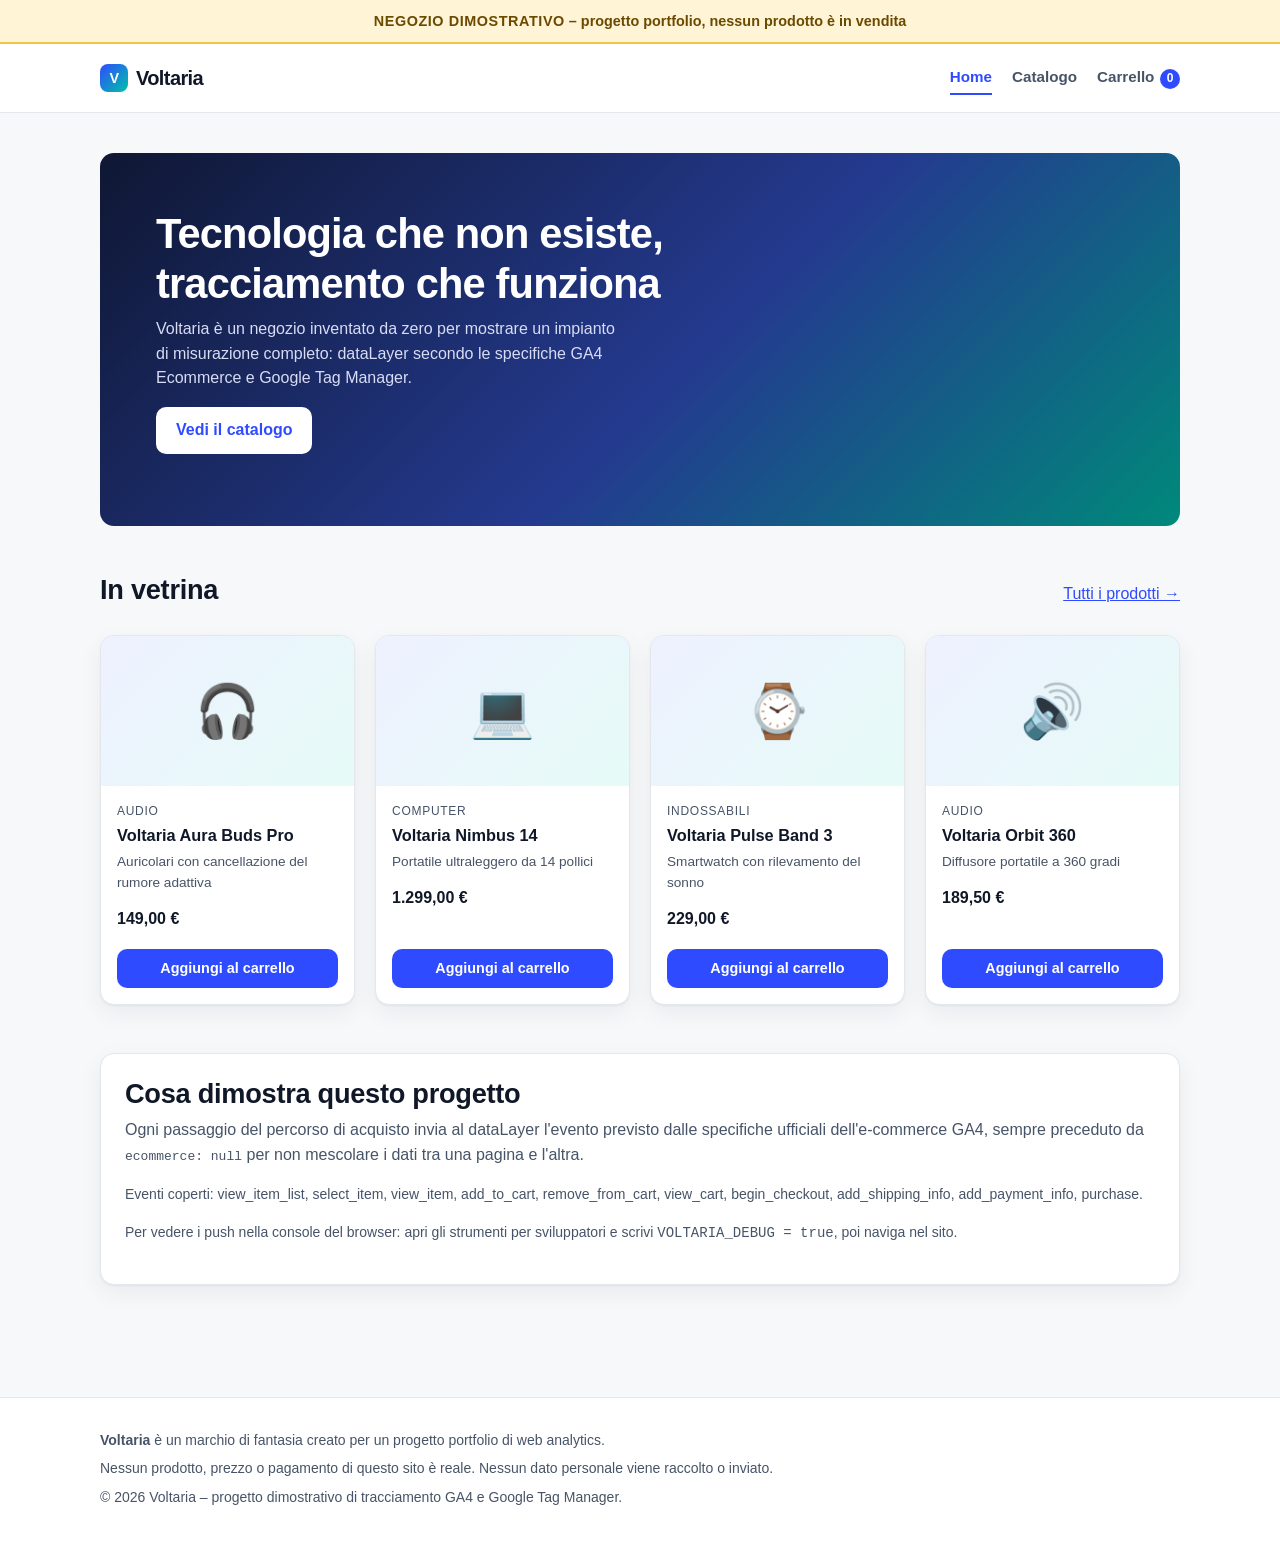
==== index.html @ 22040585 "Negozio dimostrativo Voltaria con dataLayer GA4 Ecommerce Sito statico in HTML, CSS e JavaScript sen" ====
<!DOCTYPE html>
<html lang="it">
<head>
  <meta charset="utf-8">
  <meta name="viewport" content="width=device-width, initial-scale=1">
  <title>Elettronica di fantasia | Voltaria</title>
  <meta name="description" content="Negozio dimostrativo Voltaria: progetto portfolio di tracciamento GA4 e Google Tag Manager.">
  <!-- Sito dimostrativo: chiedo ai motori di ricerca di non indicizzarlo. -->
  <meta name="robots" content="noindex, nofollow">
  <link rel="stylesheet" href="css/style.css">

  <!-- 1) Il dataLayer deve esistere PRIMA di Google Tag Manager, così il
          contenitore trova subito gli eventi già presenti nella pagina. -->
  <script>window.dataLayer = window.dataLayer || [];</script>

  <!-- 2) SPAZIO PER IL CONSENT MODE (da configurare in un secondo momento)
          Qui andrà il blocco gtag('consent', 'default', {...}) con i valori
          "denied", prima dello snippet GTM. Il banner cookie vero e proprio
          va nel contenitore <div id="cookie-banner-slot"> in fondo al body. -->

  <!-- 3) Google Tag Manager – sostituire GTM-XXXXXXX con l'ID del contenitore.
          GA4 NON è installato a mano: ogni tag viene creato dentro GTM. -->
  <script>(function(w,d,s,l,i){w[l]=w[l]||[];w[l].push({'gtm.start':
  new Date().getTime(),event:'gtm.js'});var f=d.getElementsByTagName(s)[0],
  j=d.createElement(s),dl=l!='dataLayer'?'&l='+l:'';j.async=true;j.src=
  'https://www.googletagmanager.com/gtm.js?id='+i+dl;f.parentNode.insertBefore(j,f);
  })(window,document,'script','dataLayer','GTM-XXXXXXX');</script>
  <!-- Fine Google Tag Manager -->
</head>
<body>

<!-- Google Tag Manager (noscript) – sostituire GTM-XXXXXXX -->
<noscript><iframe src="https://www.googletagmanager.com/ns.html?id=GTM-XXXXXXX"
height="0" width="0" style="display:none;visibility:hidden"></iframe></noscript>
<!-- Fine Google Tag Manager (noscript) -->

<div class="demo-banner" role="note">
  <strong>Negozio dimostrativo</strong> &ndash; progetto portfolio, nessun prodotto &egrave; in vendita
</div>

<header class="site-header">
  <div class="wrap site-header__inner">
    <a class="logo" href="index.html">
      <span class="logo__mark" aria-hidden="true">V</span>
      Voltaria
    </a>
    <nav class="site-nav" aria-label="Navigazione principale">
      <a href="index.html">Home</a>
      <a href="categoria.html">Catalogo</a>
      <a href="carrello.html">Carrello<span class="cart-badge" data-cart-count hidden>0</span></a>
    </nav>
  </div>
</header>

<main>
  <div class="wrap">

    <section class="hero">
      <h1>Tecnologia che non esiste, tracciamento che funziona</h1>
      <p>Voltaria &egrave; un negozio inventato da zero per mostrare un impianto di misurazione
         completo: dataLayer secondo le specifiche GA4 Ecommerce e Google Tag Manager.</p>
      <p><a class="btn btn--light" href="categoria.html">Vedi il catalogo</a></p>
    </section>

    <section class="section">
      <div class="section__head">
        <h2>In vetrina</h2>
        <a href="categoria.html">Tutti i prodotti &rarr;</a>
      </div>
      <!-- Elenco tracciato come view_item_list con lista "Vetrina home" -->
      <div class="grid" id="vetrina"></div>
    </section>

    <section class="section panel">
      <h2>Cosa dimostra questo progetto</h2>
      <p class="muted">Ogni passaggio del percorso di acquisto invia al dataLayer l'evento
         previsto dalle specifiche ufficiali dell'e-commerce GA4, sempre preceduto
         da <code>ecommerce: null</code> per non mescolare i dati tra una pagina e l'altra.</p>
      <p class="small muted">Eventi coperti: view_item_list, select_item, view_item, add_to_cart,
         remove_from_cart, view_cart, begin_checkout, add_shipping_info, add_payment_info, purchase.</p>
      <p class="small muted">Per vedere i push nella console del browser: apri gli strumenti
         per sviluppatori e scrivi <code>VOLTARIA_DEBUG = true</code>, poi naviga nel sito.</p>
    </section>

  </div>
</main>

<footer class="site-footer">
  <div class="wrap">
    <p><strong>Voltaria</strong> &egrave; un marchio di fantasia creato per un progetto portfolio di web analytics.</p>
    <p>Nessun prodotto, prezzo o pagamento di questo sito &egrave; reale. Nessun dato personale viene raccolto o inviato.</p>
    <p class="small">&copy; <span id="year">2026</span> Voltaria &ndash; progetto dimostrativo di tracciamento GA4 e Google Tag Manager.</p>
  </div>
</footer>

<!-- SPAZIO RISERVATO AL BANNER COOKIE
     Da riempire quando configureremo il Consent Mode: pulsanti Accetta /
     Rifiuta / Personalizza che aggiorneranno gtag('consent', 'update', ...).
     Lasciato vuoto di proposito: finch&eacute; &egrave; vuoto non si vede. -->
<div id="cookie-banner-slot" aria-live="polite"></div>

<div id="toast" role="status" aria-live="polite"></div>

<!-- Ordine dei file: catalogo, tracciamento, carrello, interfaccia. -->
<script src="js/products.js"></script>
<script src="js/datalayer.js"></script>
<script src="js/cart.js"></script>
<script src="js/ui.js"></script>

<script>
/* ----- Logica della home -----------------------------------------------
   Mostra i primi 4 prodotti del catalogo come vetrina e dichiara l'elenco
   a GA4 con view_item_list. I clic sui prodotti (select_item) e i pulsanti
   "Aggiungi al carrello" (add_to_cart) li collega renderProductList().
   --------------------------------------------------------------------- */
document.addEventListener('DOMContentLoaded', function () {
  var LIST_ID = 'home_vetrina';
  var LIST_NAME = 'Vetrina home';
  var vetrina = PRODUCTS.slice(0, 4);

  renderProductList(document.getElementById('vetrina'), vetrina, LIST_ID, LIST_NAME);
  DL.viewItemList(LIST_ID, LIST_NAME, vetrina);
});
</script>

</body>
</html>
---- css/style.css ----
/* ==========================================================================
   Voltaria – Foglio di stile unico
   Negozio dimostrativo per progetto portfolio di tracciamento GA4/GTM.
   ========================================================================== */

:root {
  --ink: #101828;
  --ink-soft: #475467;
  --line: #e4e7ec;
  --bg: #f7f8fa;
  --surface: #ffffff;
  --brand: #2f4bff;
  --brand-dark: #1f33b8;
  --accent: #00c2a8;
  --warn-bg: #fff4d6;
  --warn-ink: #6b4a00;
  --warn-line: #f0c544;
  --radius: 14px;
  --shadow: 0 1px 2px rgba(16, 24, 40, .05), 0 8px 24px rgba(16, 24, 40, .06);
  --max: 1120px;
}

* { box-sizing: border-box; }

body {
  margin: 0;
  font-family: -apple-system, BlinkMacSystemFont, "Segoe UI", Roboto, Helvetica, Arial, sans-serif;
  color: var(--ink);
  background: var(--bg);
  line-height: 1.55;
}

h1, h2, h3 { line-height: 1.2; margin: 0 0 .5rem; }
h1 { font-size: clamp(1.8rem, 4vw, 2.6rem); letter-spacing: -.02em; }
h2 { font-size: clamp(1.3rem, 2.5vw, 1.7rem); letter-spacing: -.01em; }
p { margin: 0 0 1rem; }
a { color: var(--brand); }

.wrap { max-width: var(--max); margin: 0 auto; padding: 0 1.25rem; }

/* --------------------------------------------------------------------------
   Banner dimostrativo: fisso in alto, visibile su ogni pagina.
   -------------------------------------------------------------------------- */
.demo-banner {
  position: fixed;
  inset: 0 0 auto 0;
  z-index: 100;
  background: var(--warn-bg);
  color: var(--warn-ink);
  border-bottom: 2px solid var(--warn-line);
  text-align: center;
  font-size: .9rem;
  font-weight: 600;
  padding: .6rem 1rem;
}
.demo-banner strong { text-transform: uppercase; letter-spacing: .04em; }

/* Lo spazio in cima lascia posto al banner fisso. */
body { padding-top: 44px; }
@media (max-width: 560px) { body { padding-top: 64px; } }

/* --------------------------------------------------------------------------
   Intestazione e menu
   -------------------------------------------------------------------------- */
.site-header {
  background: var(--surface);
  border-bottom: 1px solid var(--line);
  position: sticky;
  top: 0;
  z-index: 90;
}
.site-header__inner {
  display: flex;
  align-items: center;
  gap: 1.5rem;
  min-height: 68px;
  flex-wrap: wrap;
}
.logo {
  font-weight: 800;
  font-size: 1.25rem;
  letter-spacing: -.03em;
  text-decoration: none;
  color: var(--ink);
  display: inline-flex;
  align-items: center;
  gap: .5rem;
}
.logo__mark {
  width: 28px; height: 28px;
  border-radius: 8px;
  background: linear-gradient(135deg, var(--brand), var(--accent));
  display: grid; place-items: center;
  color: #fff; font-size: .9rem;
}
.site-nav { margin-left: auto; display: flex; gap: 1.25rem; align-items: center; }
.site-nav a {
  text-decoration: none;
  color: var(--ink-soft);
  font-weight: 600;
  font-size: .95rem;
  padding: .25rem 0;
  border-bottom: 2px solid transparent;
}
.site-nav a:hover { color: var(--ink); }
.site-nav a.is-current { color: var(--brand); border-bottom-color: var(--brand); }
.cart-badge {
  display: inline-grid; place-items: center;
  min-width: 20px; height: 20px;
  margin-left: .35rem;
  padding: 0 .35rem;
  border-radius: 999px;
  background: var(--brand);
  color: #fff;
  font-size: .75rem;
  font-weight: 700;
}

/* --------------------------------------------------------------------------
   Sezioni
   -------------------------------------------------------------------------- */
main { padding: 2.5rem 0 4rem; }
.section { margin-bottom: 3rem; }
.section__head { display: flex; align-items: baseline; justify-content: space-between; gap: 1rem; margin-bottom: 1.25rem; flex-wrap: wrap; }
.muted { color: var(--ink-soft); }
.small { font-size: .875rem; }

.hero {
  background: linear-gradient(135deg, #0f1733, #243a8f 55%, #00897b);
  color: #fff;
  border-radius: var(--radius);
  padding: clamp(1.75rem, 5vw, 3.5rem);
  margin-bottom: 3rem;
}
.hero h1 { color: #fff; max-width: 22ch; }
.hero p { color: #d8dcf5; max-width: 52ch; }

/* --------------------------------------------------------------------------
   Bottoni
   -------------------------------------------------------------------------- */
.btn {
  display: inline-block;
  border: 0;
  border-radius: 10px;
  background: var(--brand);
  color: #fff;
  font: inherit;
  font-weight: 650;
  padding: .7rem 1.25rem;
  cursor: pointer;
  text-decoration: none;
  text-align: center;
}
.btn:hover { background: var(--brand-dark); }
.btn--small { padding: .5rem .9rem; font-size: .9rem; width: 100%; }
.btn--ghost { background: transparent; color: var(--brand); border: 1px solid var(--line); }
.btn--ghost:hover { background: #eef1ff; }
.btn--light { background: #fff; color: var(--brand); }
.btn[disabled] { opacity: .5; cursor: not-allowed; }
.link-quiet { background: none; border: 0; color: var(--ink-soft); font: inherit; text-decoration: underline; cursor: pointer; padding: 0; }

/* --------------------------------------------------------------------------
   Griglia prodotti
   -------------------------------------------------------------------------- */
.grid {
  display: grid;
  grid-template-columns: repeat(auto-fill, minmax(230px, 1fr));
  gap: 1.25rem;
}
.card {
  background: var(--surface);
  border: 1px solid var(--line);
  border-radius: var(--radius);
  overflow: hidden;
  display: flex;
  flex-direction: column;
  box-shadow: var(--shadow);
}
.card__media {
  display: grid; place-items: center;
  height: 150px;
  font-size: 3.25rem;
  text-decoration: none;
  background: linear-gradient(135deg, #eef1ff, #e6fbf7);
}
.card__body { padding: 1rem; display: flex; flex-direction: column; gap: .35rem; flex: 1; }
.card__category { font-size: .75rem; text-transform: uppercase; letter-spacing: .06em; color: var(--ink-soft); margin: 0; }
.card__title { font-size: 1.02rem; margin: 0; }
.card__title a { text-decoration: none; color: var(--ink); }
.card__title a:hover { color: var(--brand); }
.card__tagline { font-size: .85rem; color: var(--ink-soft); margin: 0 0 .5rem; }
.card__price { font-weight: 750; margin: 0 0 .75rem; }
.card__body .btn { margin-top: auto; }

/* --------------------------------------------------------------------------
   Scheda prodotto
   -------------------------------------------------------------------------- */
.product { display: grid; grid-template-columns: 1fr 1fr; gap: 2.5rem; align-items: start; }
@media (max-width: 760px) { .product { grid-template-columns: 1fr; gap: 1.5rem; } }
.product__media {
  display: grid; place-items: center;
  aspect-ratio: 4 / 3;
  font-size: 7rem;
  background: linear-gradient(135deg, #eef1ff, #e6fbf7);
  border: 1px solid var(--line);
  border-radius: var(--radius);
}
.product__price { font-size: 1.9rem; font-weight: 750; margin: .5rem 0 .25rem; }
.specs { list-style: none; padding: 0; margin: 1.25rem 0; border-top: 1px solid var(--line); }
.specs li { padding: .6rem 0; border-bottom: 1px solid var(--line); font-size: .92rem; }
.qty { display: flex; align-items: center; gap: .75rem; margin: 1.25rem 0; }
.qty input {
  width: 72px; padding: .55rem; font: inherit;
  border: 1px solid var(--line); border-radius: 8px; text-align: center;
}
.breadcrumb { font-size: .85rem; color: var(--ink-soft); margin-bottom: 1rem; }
.breadcrumb a { color: var(--ink-soft); }

/* --------------------------------------------------------------------------
   Tabella carrello e riepilogo
   -------------------------------------------------------------------------- */
.panel {
  background: var(--surface);
  border: 1px solid var(--line);
  border-radius: var(--radius);
  padding: 1.5rem;
  box-shadow: var(--shadow);
}
.cart-layout { display: grid; grid-template-columns: 2fr 1fr; gap: 1.75rem; align-items: start; }
@media (max-width: 860px) { .cart-layout { grid-template-columns: 1fr; } }

.cart-line {
  display: grid;
  grid-template-columns: 64px 1fr auto;
  gap: 1rem;
  align-items: center;
  padding: 1rem 0;
  border-bottom: 1px solid var(--line);
}
.cart-line:last-child { border-bottom: 0; }
.cart-line__media {
  width: 64px; height: 64px;
  display: grid; place-items: center;
  font-size: 1.75rem;
  border-radius: 10px;
  background: linear-gradient(135deg, #eef1ff, #e6fbf7);
}
.cart-line__name { font-weight: 650; }
.cart-line__meta { font-size: .82rem; color: var(--ink-soft); }
.cart-line__right { text-align: right; display: grid; gap: .4rem; justify-items: end; }
.cart-line__right input {
  width: 64px; padding: .4rem; font: inherit; text-align: center;
  border: 1px solid var(--line); border-radius: 8px;
}

.totals { list-style: none; padding: 0; margin: 0 0 1.25rem; }
.totals li { display: flex; justify-content: space-between; padding: .45rem 0; font-size: .95rem; }
.totals li.is-total { border-top: 1px solid var(--line); margin-top: .5rem; padding-top: .75rem; font-size: 1.1rem; font-weight: 750; }
.empty { text-align: center; padding: 3rem 1rem; }

/* --------------------------------------------------------------------------
   Checkout a 3 passaggi
   -------------------------------------------------------------------------- */
.steps { display: flex; gap: .5rem; list-style: none; padding: 0; margin: 0 0 2rem; flex-wrap: wrap; }
.steps li {
  flex: 1 1 160px;
  padding: .7rem 1rem;
  border: 1px solid var(--line);
  border-radius: 10px;
  background: var(--surface);
  font-size: .9rem;
  font-weight: 600;
  color: var(--ink-soft);
}
.steps li.is-active { border-color: var(--brand); color: var(--brand); background: #eef1ff; }
.steps li.is-done { color: var(--accent); border-color: var(--accent); }
.steps li span { display: inline-grid; place-items: center; width: 22px; height: 22px; margin-right: .5rem; border-radius: 999px; background: currentColor; color: #fff; font-size: .75rem; }
.steps li.is-active span, .steps li.is-done span { color: #fff; }

.field { margin-bottom: 1rem; }
.field label { display: block; font-size: .85rem; font-weight: 650; margin-bottom: .3rem; }
.field input, .field select {
  width: 100%; padding: .65rem .75rem; font: inherit;
  border: 1px solid var(--line); border-radius: 9px; background: #fff; color: var(--ink);
}
.field input[readonly] { background: #f2f4f7; color: var(--ink-soft); }
.field-row { display: grid; grid-template-columns: 1fr 1fr; gap: 1rem; }
@media (max-width: 560px) { .field-row { grid-template-columns: 1fr; } }
.choice { display: flex; gap: .75rem; align-items: flex-start; border: 1px solid var(--line); border-radius: 10px; padding: .85rem 1rem; margin-bottom: .6rem; cursor: pointer; background: #fff; }
.choice input { margin-top: .25rem; }
.choice:hover { border-color: var(--brand); }
.choice__label { font-weight: 650; font-size: .95rem; }
.choice__cost { margin-left: auto; font-weight: 650; }
.actions { display: flex; gap: .75rem; align-items: center; margin-top: 1.5rem; flex-wrap: wrap; }

.notice {
  border-left: 3px solid var(--warn-line);
  background: #fffbf0;
  padding: .85rem 1rem;
  border-radius: 8px;
  font-size: .875rem;
  color: var(--warn-ink);
  margin-bottom: 1.5rem;
}

/* Conferma ordine */
.confirm-badge {
  display: inline-grid; place-items: center;
  width: 60px; height: 60px; border-radius: 999px;
  background: var(--accent); color: #fff; font-size: 1.75rem;
  margin-bottom: 1rem;
}
.transaction-id {
  font-family: ui-monospace, SFMono-Regular, Menlo, monospace;
  font-size: 1.15rem;
  background: #f2f4f7;
  border: 1px dashed var(--line);
  border-radius: 8px;
  padding: .5rem .75rem;
  display: inline-block;
}

/* --------------------------------------------------------------------------
   Messaggino di conferma
   -------------------------------------------------------------------------- */
#toast {
  position: fixed;
  right: 1.25rem; bottom: 1.25rem;
  z-index: 200;
  background: var(--ink);
  color: #fff;
  padding: .8rem 1.1rem;
  border-radius: 10px;
  font-size: .9rem;
  box-shadow: var(--shadow);
  opacity: 0;
  transform: translateY(12px);
  transition: opacity .2s, transform .2s;
  pointer-events: none;
}
#toast.is-visible { opacity: 1; transform: translateY(0); }

/* --------------------------------------------------------------------------
   Spazio riservato al banner cookie (Consent Mode, da configurare dopo)
   -------------------------------------------------------------------------- */
#cookie-banner-slot:empty { display: none; }
#cookie-banner-slot {
  position: fixed;
  inset: auto 0 0 0;
  z-index: 150;
  background: var(--surface);
  border-top: 1px solid var(--line);
  box-shadow: 0 -4px 24px rgba(16, 24, 40, .08);
  padding: 1.25rem;
}

/* --------------------------------------------------------------------------
   Piede pagina
   -------------------------------------------------------------------------- */
.site-footer {
  border-top: 1px solid var(--line);
  background: var(--surface);
  padding: 2rem 0;
  font-size: .875rem;
  color: var(--ink-soft);
}
.site-footer p { margin: 0 0 .4rem; }
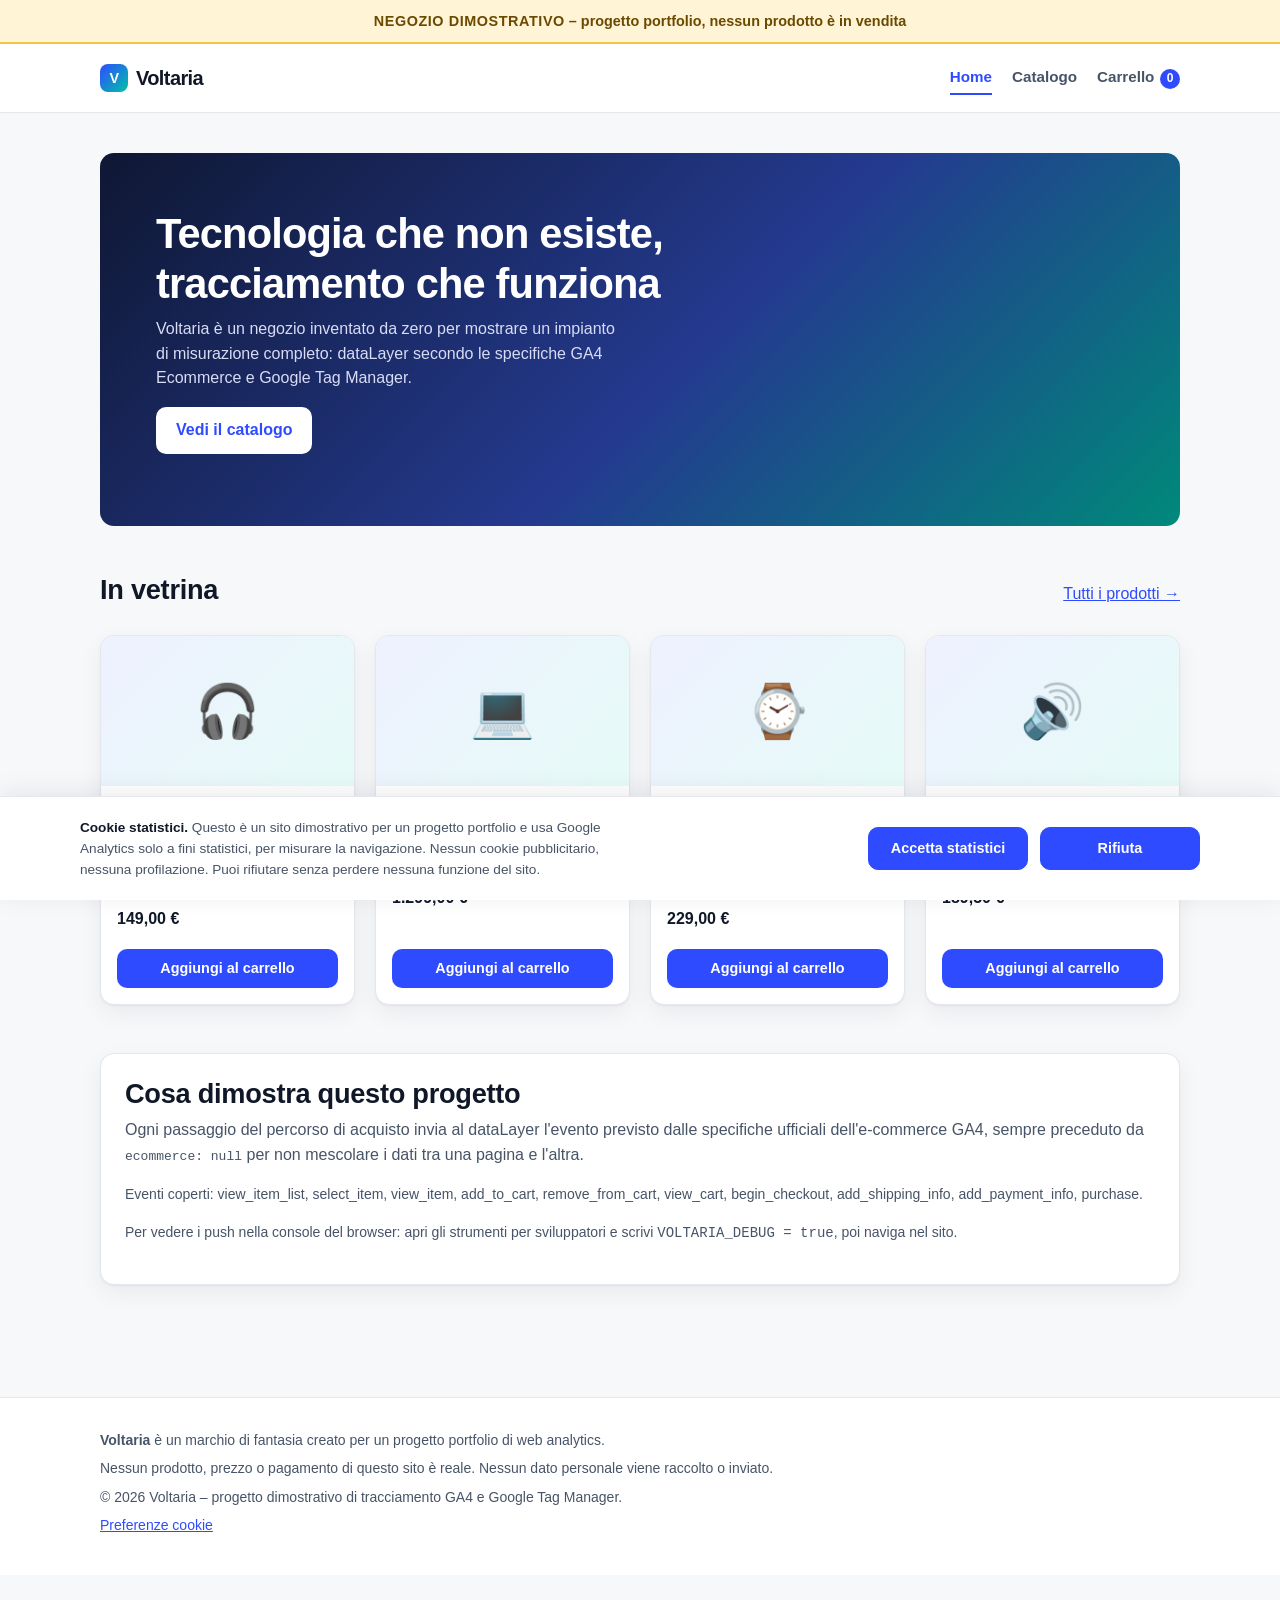
==== commit f8e1806a: "Implementa il Consent Mode v2 con banner cookie Nel head di ogni pagina, prima dello snippet GTM: gt" ====
--- a/index.html
+++ b/index.html
@@ -13,24 +13,52 @@
           contenitore trova subito gli eventi già presenti nella pagina. -->
   <script>window.dataLayer = window.dataLayer || [];</script>
 
-  <!-- 2) SPAZIO PER IL CONSENT MODE (da configurare in un secondo momento)
-          Qui andrà il blocco gtag('consent', 'default', {...}) con i valori
-          "denied", prima dello snippet GTM. Il banner cookie vero e proprio
-          va nel contenitore <div id="cookie-banner-slot"> in fondo al body. -->
-
-  <!-- 3) Google Tag Manager – sostituire GTM-XXXXXXX con l'ID del contenitore.
+  <!-- 2) CONSENT MODE v2 – deve stare PRIMA dello snippet GTM, altrimenti i
+          tag partirebbero prima di sapere cosa è permesso.
+          Finché l'utente non sceglie, ogni categoria è "denied": GA4 non
+          scrive cookie e manda solo ping anonimi senza identificatori.
+          wait_for_update: 500 dice ai tag di attendere mezzo secondo una
+          eventuale risposta del banner prima di partire, così il primo
+          page_view non va perso quando il consenso arriva subito. -->
+  <script>
+    /* Forma richiesta da Google: gtag accoda gli "arguments" al dataLayer. */
+    function gtag() { dataLayer.push(arguments); }
+
+    gtag('consent', 'default', {
+      ad_storage: 'denied',
+      ad_user_data: 'denied',
+      ad_personalization: 'denied',
+      analytics_storage: 'denied',
+      wait_for_update: 500
+    });
+
+    /* Visite successive: se la scelta è già stata fatta la applico subito,
+       prima che GTM carichi, così i tag non restano in attesa.
+       Le voci pubblicitarie restano "denied" in ogni caso: questo sito non
+       fa pubblicità e non profila nessuno. */
+    try {
+      var consensoSalvato = JSON.parse(window.localStorage.getItem('voltaria_consent'));
+      if (consensoSalvato && consensoSalvato.analytics_storage === 'granted') {
+        gtag('consent', 'update', { analytics_storage: 'granted' });
+      }
+    } catch (e) {
+      /* localStorage non disponibile: resta tutto negato e il banner chiederà. */
+    }
+  </script>
+
+  <!-- 3) Google Tag Manager – contenitore GTM-K27GBKKM.
           GA4 NON è installato a mano: ogni tag viene creato dentro GTM. -->
   <script>(function(w,d,s,l,i){w[l]=w[l]||[];w[l].push({'gtm.start':
   new Date().getTime(),event:'gtm.js'});var f=d.getElementsByTagName(s)[0],
   j=d.createElement(s),dl=l!='dataLayer'?'&l='+l:'';j.async=true;j.src=
   'https://www.googletagmanager.com/gtm.js?id='+i+dl;f.parentNode.insertBefore(j,f);
-  })(window,document,'script','dataLayer','GTM-XXXXXXX');</script>
+  })(window,document,'script','dataLayer','GTM-K27GBKKM');</script>
   <!-- Fine Google Tag Manager -->
 </head>
 <body>
 
-<!-- Google Tag Manager (noscript) – sostituire GTM-XXXXXXX -->
-<noscript><iframe src="https://www.googletagmanager.com/ns.html?id=GTM-XXXXXXX"
+<!-- Google Tag Manager (noscript) -->
+<noscript><iframe src="https://www.googletagmanager.com/ns.html?id=GTM-K27GBKKM"
 height="0" width="0" style="display:none;visibility:hidden"></iframe></noscript>
 <!-- Fine Google Tag Manager (noscript) -->
 
@@ -59,7 +87,9 @@
       <h1>Tecnologia che non esiste, tracciamento che funziona</h1>
       <p>Voltaria &egrave; un negozio inventato da zero per mostrare un impianto di misurazione
          completo: dataLayer secondo le specifiche GA4 Ecommerce e Google Tag Manager.</p>
-      <p><a class="btn btn--light" href="categoria.html">Vedi il catalogo</a></p>
+      <!-- data-cta segna il pulsante da tracciare, data-cta-location dice dove sta. -->
+      <p><a class="btn btn--light" href="categoria.html"
+            data-cta data-cta-location="home_hero">Vedi il catalogo</a></p>
     </section>
 
     <section class="section">
@@ -90,22 +120,27 @@
     <p><strong>Voltaria</strong> &egrave; un marchio di fantasia creato per un progetto portfolio di web analytics.</p>
     <p>Nessun prodotto, prezzo o pagamento di questo sito &egrave; reale. Nessun dato personale viene raccolto o inviato.</p>
     <p class="small">&copy; <span id="year">2026</span> Voltaria &ndash; progetto dimostrativo di tracciamento GA4 e Google Tag Manager.</p>
+    <!-- Riapre il banner per cambiare la scelta sui cookie in qualsiasi momento. -->
+    <p class="small"><a href="#" data-cookie-preferences>Preferenze cookie</a></p>
   </div>
 </footer>
 
-<!-- SPAZIO RISERVATO AL BANNER COOKIE
-     Da riempire quando configureremo il Consent Mode: pulsanti Accetta /
-     Rifiuta / Personalizza che aggiorneranno gtag('consent', 'update', ...).
-     Lasciato vuoto di proposito: finch&eacute; &egrave; vuoto non si vede. -->
+<!-- BANNER COOKIE
+     Riempito da js/consent.js solo alla prima visita o quando si clicca
+     "Preferenze cookie". Finch&eacute; &egrave; vuoto non si vede (regola :empty nel CSS).
+     &Egrave; una barra in fondo alla pagina, non una finestra modale: non copre
+     i contenuti e non blocca mai la navigazione. -->
 <div id="cookie-banner-slot" aria-live="polite"></div>
 
 <div id="toast" role="status" aria-live="polite"></div>
 
-<!-- Ordine dei file: catalogo, tracciamento, carrello, interfaccia. -->
+<!-- Ordine dei file: catalogo, tracciamento, carrello, interfaccia, consenso.
+     consent.js viene per ultimo perché usa showToast() definito in ui.js. -->
 <script src="js/products.js"></script>
 <script src="js/datalayer.js"></script>
 <script src="js/cart.js"></script>
 <script src="js/ui.js"></script>
+<script src="js/consent.js"></script>
 
 <script>
 /* ----- Logica della home -----------------------------------------------
@@ -120,6 +155,44 @@
 
   renderProductList(document.getElementById('vetrina'), vetrina, LIST_ID, LIST_NAME);
   DL.viewItemList(LIST_ID, LIST_NAME, vetrina);
+
+  /* Pulsante di invito all'azione: evento personalizzato cta_click.
+     Non è un evento e-commerce, quindi nessun ecommerce: null.
+     Trattengo il link un istante così il push avviene PRIMA del cambio pagina.
+     cta_text lo leggo dal pulsante stesso: se un giorno l'etichetta cambia,
+     l'evento resta allineato a quello che l'utente ha davvero letto.
+
+     REGOLA DI FONDO: il tracciamento non deve mai rompere il sito. Un errore
+     nella misurazione fa perdere un dato, un link bloccato fa perdere il
+     cliente. Perciò la navigazione sta FUORI dal try. */
+  document.addEventListener('click', function (event) {
+    var cta = event.target.closest('[data-cta]');
+    if (!cta) return;
+
+    var destinazione = cta.getAttribute('href');
+    /* Senza una destinazione valida non interferisco col comportamento normale. */
+    if (!destinazione) return;
+
+    /* Clic che non è una navigazione semplice (Cmd/Ctrl per aprire in una
+       nuova scheda, tasto centrale, clic già gestito da altri): lascio fare
+       al browser e non trattengo nulla. */
+    if (event.defaultPrevented || event.button !== 0 ||
+        event.metaKey || event.ctrlKey || event.shiftKey || event.altKey) return;
+
+    event.preventDefault();
+
+    /* Qualunque cosa vada storta qui dentro — datalayer.js non caricato,
+       DL inesistente, dataLayer sovrascritto da un'estensione, blocco degli
+       script pubblicitari — viene annotata e ignorata. */
+    try {
+      DL.ctaClick(cta.textContent.trim(), cta.getAttribute('data-cta-location'));
+    } catch (errore) {
+      if (window.console) console.warn('[dataLayer] cta_click non inviato:', errore);
+    }
+
+    /* Fuori dal try: viene eseguita sia che il push sia riuscito sia che no. */
+    window.location.href = destinazione;
+  });
 });
 </script>
 
--- a/css/style.css
+++ b/css/style.css
@@ -66,9 +66,11 @@
   background: var(--surface);
   border-bottom: 1px solid var(--line);
   position: sticky;
-  top: 0;
+  /* Si ferma sotto il banner dimostrativo, non dietro. */
+  top: 44px;
   z-index: 90;
 }
+@media (max-width: 560px) { .site-header { top: 64px; } }
 .site-header__inner {
   display: flex;
   align-items: center;
@@ -341,7 +343,9 @@
 #toast.is-visible { opacity: 1; transform: translateY(0); }
 
 /* --------------------------------------------------------------------------
-   Spazio riservato al banner cookie (Consent Mode, da configurare dopo)
+   Banner cookie (Consent Mode v2)
+   Barra in fondo alla pagina, non una finestra modale: non copre i contenuti
+   e non blocca la navigazione. Vuoto non si vede, grazie a :empty.
    -------------------------------------------------------------------------- */
 #cookie-banner-slot:empty { display: none; }
 #cookie-banner-slot {
@@ -354,6 +358,49 @@
   padding: 1.25rem;
 }
 
+.cookie-banner {
+  max-width: var(--max);
+  margin: 0 auto;
+  display: flex;
+  align-items: center;
+  justify-content: space-between;
+  gap: 1.5rem;
+  flex-wrap: wrap;
+}
+.cookie-banner__text p { margin: 0; font-size: .85rem; color: var(--ink-soft); max-width: 70ch; }
+.cookie-banner__text strong { color: var(--ink); }
+.cookie-banner__actions { display: flex; gap: .75rem; flex-shrink: 0; }
+
+/* I due pulsanti sono IDENTICI per dimensione, colore, peso e bordo.
+   Rifiutare deve costare esattamente quanto accettare: nessun "Rifiuta"
+   grigio e piccolo. È una scelta etica, ed è anche ciò che chiede il GDPR,
+   perché un consenso ottenuto con un pulsante più invitante non è libero. */
+.cookie-banner__btn {
+  font: inherit;
+  font-weight: 650;
+  font-size: .9rem;
+  padding: .6rem 1.25rem;
+  min-width: 160px;
+  border: 1px solid var(--brand);
+  border-radius: 10px;
+  background: var(--brand);
+  color: #fff;
+  cursor: pointer;
+}
+.cookie-banner__btn:hover { background: var(--brand-dark); border-color: var(--brand-dark); }
+
+/* Con il banner aperto lascio spazio in fondo e alzo il messaggino di
+   conferma, così non si sovrappongono. */
+body.has-cookie-banner { padding-bottom: 150px; }
+body.has-cookie-banner #toast { bottom: 170px; }
+
+@media (max-width: 760px) {
+  .cookie-banner__actions { width: 100%; }
+  .cookie-banner__btn { flex: 1; min-width: 0; }
+  body.has-cookie-banner { padding-bottom: 230px; }
+  body.has-cookie-banner #toast { bottom: 250px; }
+}
+
 /* --------------------------------------------------------------------------
    Piede pagina
    -------------------------------------------------------------------------- */
